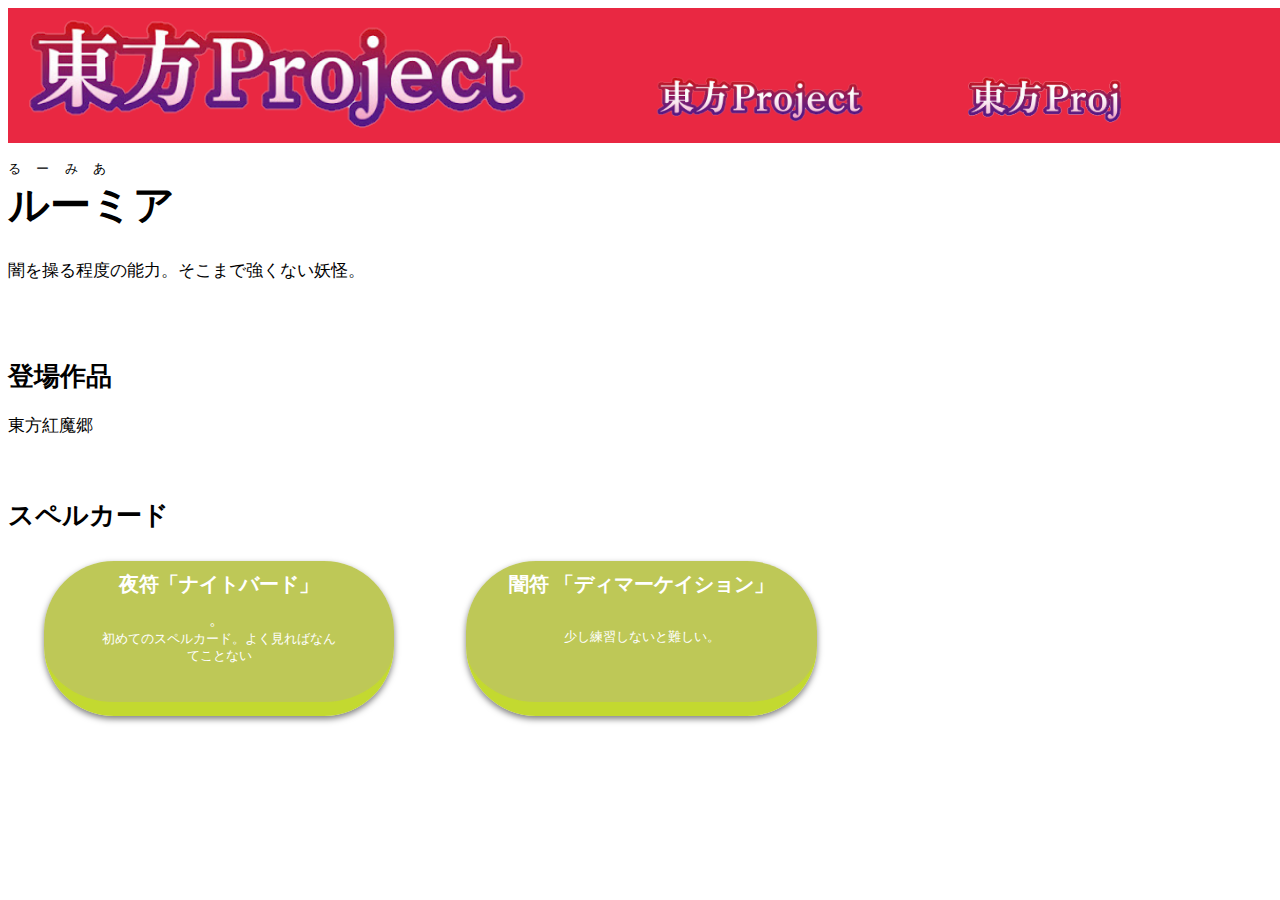
==== chara1.html @ a4024deb "初回データ更新" ====
<!DOCTYPE html>
<html lang="en">
<head>
    <meta charset="UTF-8">
    <meta name="viewport" content="width=device-width, initial-scale=1.0">
    <title>東方:ルーミア</title>
    <link rel="icon" href="image/favicon.ico">

</head>
<link rel="stylesheet" href="style3.css">
<body>
    <div class="heder">
        <div class="h1"><a class="h1_a" href="index.html"><img class="h1_a_img" src="image/Toho_rogo_main_noback.png" alt=""></a></div>
        <div class="h2"><a class="h2_a" href="chara_index.html"><img class="h2_a_img" src="image/Toho_rogo_main_noback.png" alt="キャラクター"></a></div>
        <div class="h3"><a class="h3_a" href="work_index.html"><img class="h3_a_img" src="image/Toho_rogo_main_noback - コピー.png" alt="作品紹介"s></a></div>
    </div>
    <! 下の内容を編集してね>
    
    <div class="main">
        <div class="main_1">
    <div class="hurigana">るーみあ</div>
    <h1>ルーミア</h1>

    <p class="intro">		闇を操る程度の能力。そこまで強くない妖怪。</p>


    <h2>登場作品</h2>
    <p><a class="work" href="work_1.html">東方紅魔郷</a></p>

        </div> 
           <a class="chara_img_1" target="_blank" href="https://touhou-x.jp/resources/img/character/thumb/chara1_3_38c1b7d6f76b1e31d40fb25c88c0e8ce.png"><img class="chara_img_2" src="https://touhou-x.jp/resources/img/character/thumb/chara1_3_38c1b7d6f76b1e31d40fb25c88c0e8ce.png" alt=""></a>

    </div>

    
    

    <h3 class="s_title">スペルカード</h3>
    <div class="s_div">
        <div class="s1">
            <div class="s_d">
            <h4 class="s_name">夜符「ナイトバード」</h4>
            。
            <img class="s_img" src="http://radical-d.extrem.ne.jp/spell/th06/4nightbird2.png" alt="">
            <div class="s_p">初めてのスペルカード。よく見ればなんてことない</div>
            </div>
            
        </div> 

        <div class="s2">

            <div class="s_d">
            <h4 class="s_name">闇符 「ディマーケイション」</h4>
           
            <img class="s_img" src="http://radical-d.extrem.ne.jp/spell/th06/4demar3.png" alt="">
            <div class="s_p">少し練習しないと難しい。</div>


            </div>
        </div> 
        
    </div>


</body>
</html>
---- style3.css ----
@charset "UTF-8";

.back_img{
    background-image: url(image/index_背景候補_編集.png);
    background-position: top;
    background-size:cover;
    background-attachment: fixed;
}

.heder{display: grid; width: 100vw; height: 15vh;
grid-template-areas: "a b c";
grid-template-columns: 1fr 25vw 25vw;
grid-template-rows: 10vh ifr;
position: relative;
background-color: rgb(233, 40, 66);
position: fixed;
padding-top: 0%;
}


a{
    text-decoration: none;
}

.h1_a_img{
    width: 60vh;
}
.h2_a_img{
    width: 25vh;
}
.h3_a_img{
    width: 17vh;
}
.h1{grid-area: a;
    text-align: center;
    position: absolute;
    top: 50%;
    transform: translate(0, -50%);
    }
.h2{grid-area: b;
    text-align: center;
    position: absolute;
    top: 50%;
   }
.h3{grid-area: c; 
    height: 15vh; 
    text-align: center;
    position: absolute;
    top: 50%;
    }


body{
    font-family: sans-serif;
}
.hurigana{
    margin-bottom: 0;
    font-size: 1vw;
    padding-bottom: 0;
    letter-spacing: 1.2vw;
}

h1{
    margin-top: 0;
    font-size: 3.2vw;
    font-family: sans-serif;
}

.intro{
    width: 60vw;
    font-size: 1.3vw;
    margin-right: 0;
    padding: 0;
    margin-bottom: 6vw;
}
.chara_img_1{
    text-align: center;
    margin-left: 0;padding: 0;
    grid-area: b;
}
.chara_img_2{
    height: 70vh;
}
.main{
    padding-top: 17vh;
    display: grid; 
    width: 100vw;
    grid-template-areas: "a b";
    grid-template-columns: 60vw 40vw;

}
.main_1{
    grid-area: a;
    
}

h2{
    font-size: 2vw;
}
.work{
    font-size: 1.3vw;
    color: black;
}

.s_title{
    width: 100VW;
    margin-top: 5vh;
    font-size: 2vw;
    margin-bottom: 0;
    padding-bottom: 0;
}

.s_div{
    display: grid;
    width: 100vw;
    
    grid-template-areas: "a b c";
    grid-template-columns: 33vw 33vw 33vw;

    margin-bottom: 5vh;
}

.s1{
    grid-area: a;
    text-align: center;

}

.s2{
    grid-area: b;
    text-align: center;

}

.s3{
    grid-area: c;
    text-align: center;

}


.s_name{
    font-size: 1.6vw;
    margin-bottom: -0.001vh;
    padding: 1vh;
}

.s_img{
    width:15vw;
    padding-bottom: 2vh;
}

.s_p{
    margin: 0 auto;
    width: 70%;
    font-size: 1vw;
    
}

.s_a{
    margin: 0 auto;
    color: #FFF;
    background: rgba(19, 126, 42, 0.7);
    border-bottom: solid 14px rgba(72, 233, 40, 0.7);
    box-shadow: 0 3px 6px rgba(0, 0, 0, 0.5);
    border-radius: 70px;
    width: 80%;
    height: 97%;
}

.s_b
{
    margin: 0 auto;
    color: #FFF;
    background: rgba(114, 19, 121, 0.7);
    border-bottom: solid 14px rgba(230, 40, 233, 0.7);
    box-shadow: 0 3px 6px rgba(0, 0, 0, 0.5);
    border-radius: 70px;
    width: 80%;
    height: 97%;
}

.s_c
{
    margin: 0 auto;
    color: #FFF;
    background: rgba(19, 13, 84, 0.7);
    border-bottom: solid 14px rgba(16, 21, 54, 0.7);
    box-shadow: 0 3px 6px rgba(0, 0, 0, 0.5);
    border-radius: 70px;
    width: 83%;
    height: 97%;
}


.s_d
{
    margin: 0 auto;
    color: #FFF;
    background: rgba(162, 176, 16, 0.7);
    border-bottom: solid 14px rgba(197, 223, 32, 0.7);
    box-shadow: 0 3px 6px rgba(0, 0, 0, 0.5);
    border-radius: 70px;
    width: 83%;
    height: 97%;
}

.s_e
{
    margin: 0 auto;
    color: #FFF;
    background: rgba(156, 156, 156, 0.9);
    border-bottom: solid 14px rgba(201, 198, 198, 0.9);
    box-shadow: 0 3px 6px rgba(0, 0, 0, 0.5);
    border-radius: 70px;
    width: 83%;
    height: 97%;
}

.s_f
{
    margin: 0 auto;
    color: #FFF;
    background: rgba(172, 2, 41, 0.9);
    border-bottom: solid 14px rgba(238, 24, 78, 0.9);
    box-shadow: 0 3px 6px rgba(0, 0, 0, 0.5);
    border-radius: 70px;
    width: 83%;
    height: 97%;
}
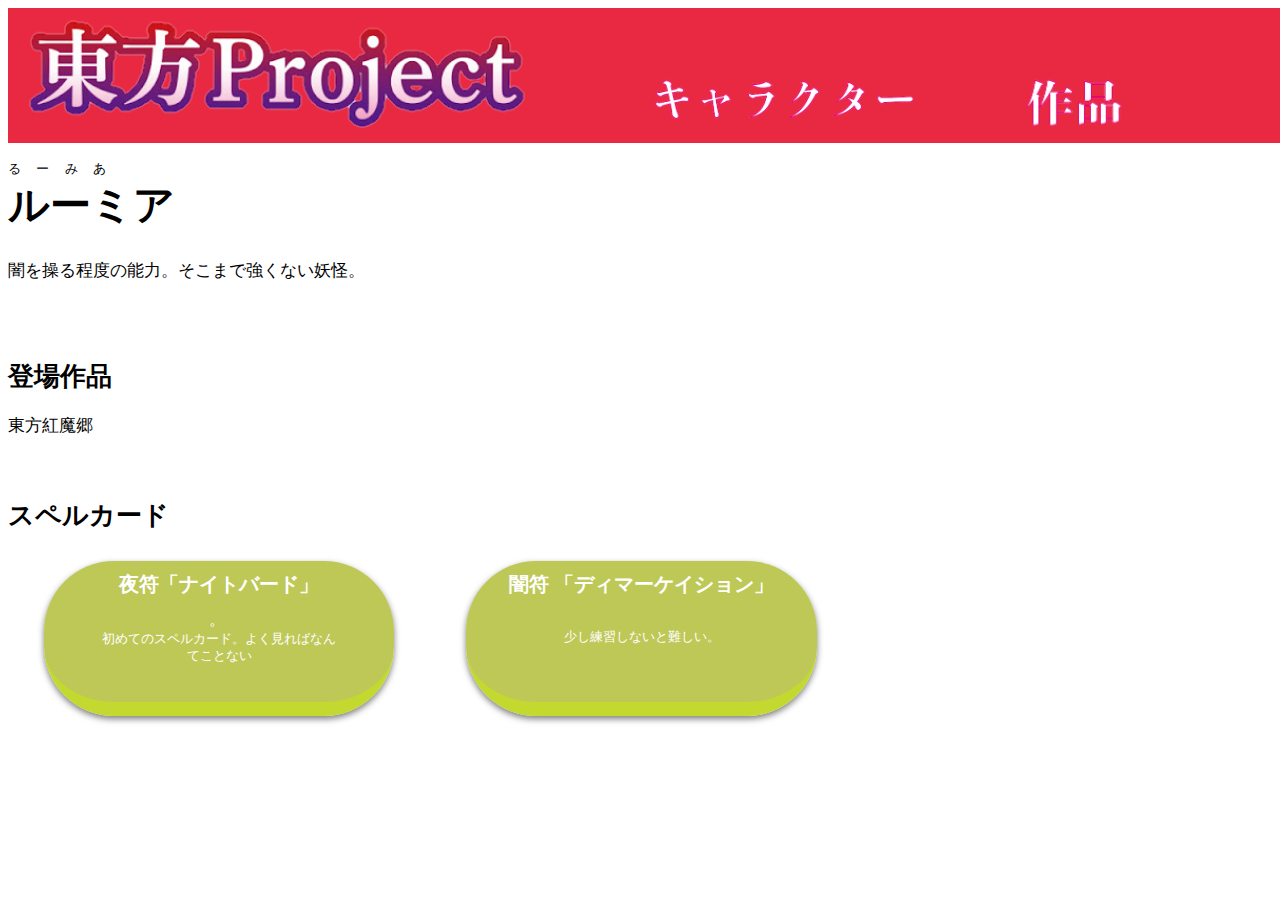
==== commit 957aaee6: "仕様変更" ====
--- a/chara1.html
+++ b/chara1.html
@@ -11,7 +11,7 @@
 <body>
     <div class="heder">
         <div class="h1"><a class="h1_a" href="index.html"><img class="h1_a_img" src="image/Toho_rogo_main_noback.png" alt=""></a></div>
-        <div class="h2"><a class="h2_a" href="chara_index.html"><img class="h2_a_img" src="image/Toho_rogo_main_noback.png" alt="キャラクター"></a></div>
+        <div class="h2"><a class="h2_a" href="chara_index.html"><img class="h2_a_img" src="image/Toho_rogo_main_sub.png" alt="キャラクター"></a></div>
         <div class="h3"><a class="h3_a" href="work_index.html"><img class="h3_a_img" src="image/Toho_rogo_main_noback - コピー.png" alt="作品紹介"s></a></div>
     </div>
     <! 下の内容を編集してね>
--- a/style3.css
+++ b/style3.css
@@ -26,10 +26,11 @@
     width: 60vh;
 }
 .h2_a_img{
-    width: 25vh;
+    width: 30vh;
+    
 }
 .h3_a_img{
-    width: 17vh;
+    width: 23vh;
 }
 .h1{grid-area: a;
     text-align: center;
@@ -108,6 +109,7 @@
     font-size: 2vw;
     margin-bottom: 0;
     padding-bottom: 0;
+    
 }
 
 .s_div{
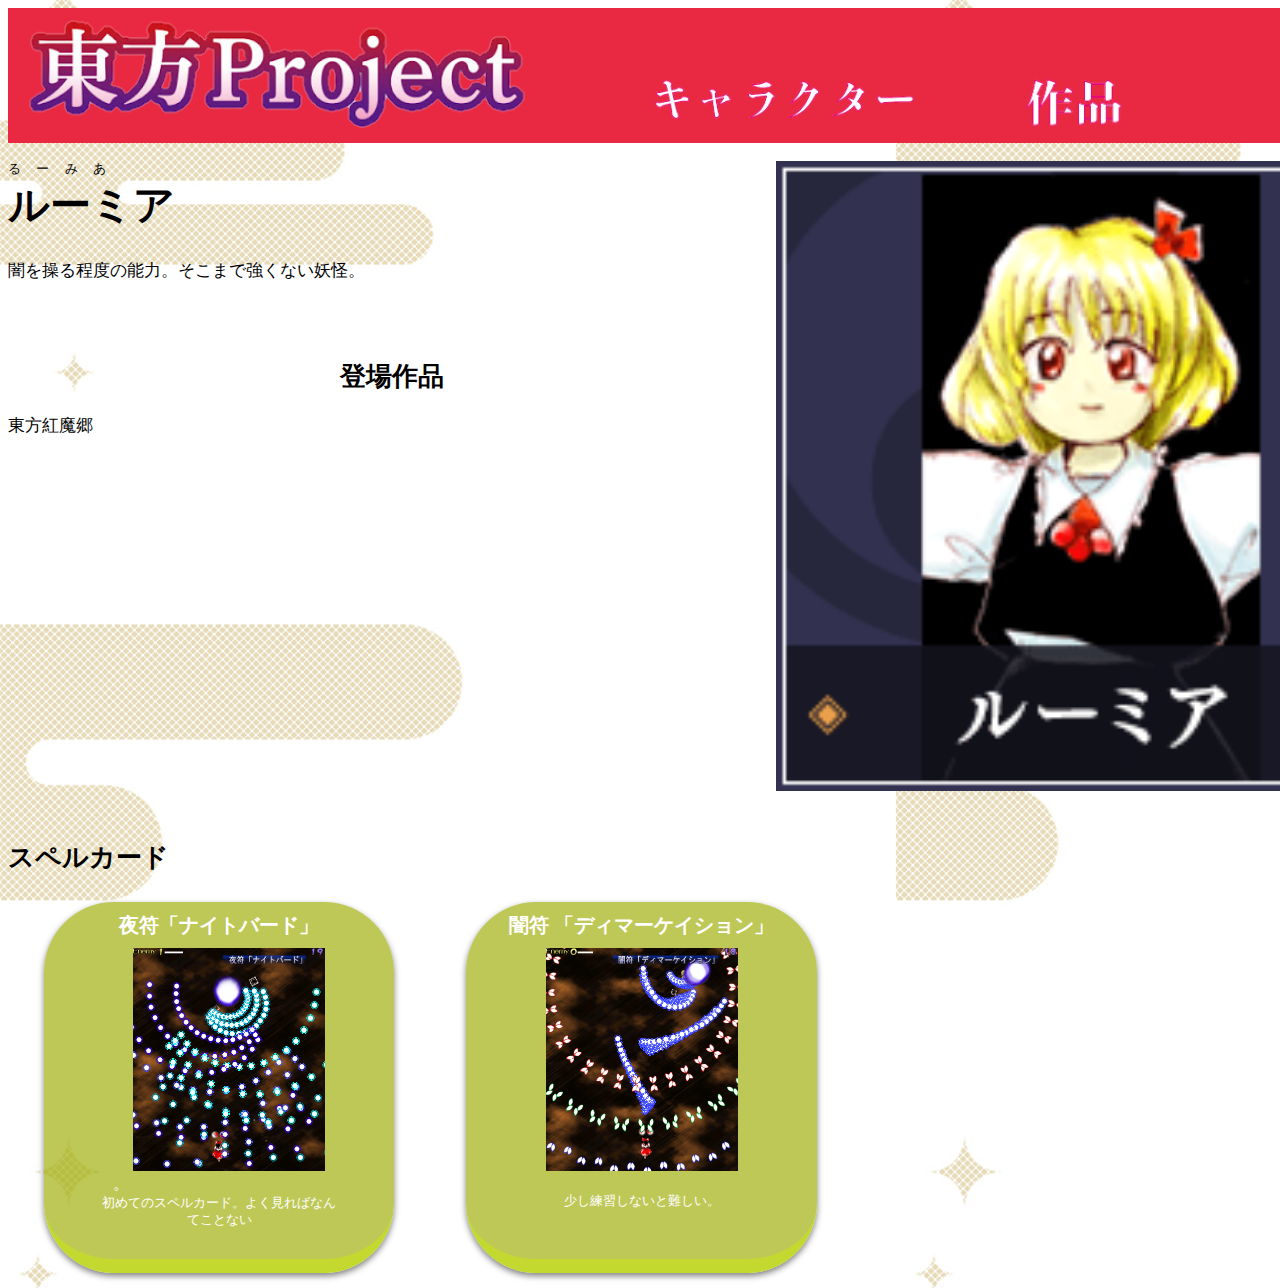
==== commit 1c6d1c95: "最終更新" ====
--- a/chara1.html
+++ b/chara1.html
@@ -7,8 +7,8 @@
     <link rel="icon" href="image/favicon.ico">
 
 </head>
-<link rel="stylesheet" href="style3.css">
-<body>
+<link rel="stylesheet" href="style.css">
+<body class="back_img_2">
     <div class="heder">
         <div class="h1"><a class="h1_a" href="index.html"><img class="h1_a_img" src="image/Toho_rogo_main_noback.png" alt=""></a></div>
         <div class="h2"><a class="h2_a" href="chara_index.html"><img class="h2_a_img" src="image/Toho_rogo_main_sub.png" alt="キャラクター"></a></div>
@@ -28,7 +28,7 @@
     <p><a class="work" href="work_1.html">東方紅魔郷</a></p>
 
         </div> 
-           <a class="chara_img_1" target="_blank" href="https://touhou-x.jp/resources/img/character/thumb/chara1_3_38c1b7d6f76b1e31d40fb25c88c0e8ce.png"><img class="chara_img_2" src="https://touhou-x.jp/resources/img/character/thumb/chara1_3_38c1b7d6f76b1e31d40fb25c88c0e8ce.png" alt=""></a>
+           <a class="chara_img_1" target="_blank" href="image/c1.png"><img class="chara_img_2" src="image/c1.png" alt=""></a>
 
     </div>
 
@@ -41,7 +41,7 @@
             <div class="s_d">
             <h4 class="s_name">夜符「ナイトバード」</h4>
             。
-            <img class="s_img" src="http://radical-d.extrem.ne.jp/spell/th06/4nightbird2.png" alt="">
+            <img class="s_img" src="image/c_sp_1.png" alt="">
             <div class="s_p">初めてのスペルカード。よく見ればなんてことない</div>
             </div>
             
@@ -52,7 +52,7 @@
             <div class="s_d">
             <h4 class="s_name">闇符 「ディマーケイション」</h4>
            
-            <img class="s_img" src="http://radical-d.extrem.ne.jp/spell/th06/4demar3.png" alt="">
+            <img class="s_img" src="image/c_sp_2.png" alt="">
             <div class="s_p">少し練習しないと難しい。</div>
 
 
--- a/style.css
+++ b/style.css
@@ -0,0 +1,565 @@
+@charset "UTF-8";
+
+.back_img{
+    background-image: url(image/index_背景候補_編集.png);
+    background-position: top;
+    background-size:cover;
+    background-attachment: fixed;
+}
+
+
+
+
+.back_img2{
+    background-image: url(image/haikei.jpg);
+}
+.back_img_2{
+    background-image: url(image/haikei.jpg);
+    background-size: 70vw;
+}
+
+.heder{display: grid; width: 100vw; height: 15vh;
+grid-template-areas: "a b c";
+grid-template-columns: 1fr 25vw 25vw;
+grid-template-rows: 10vh ifr;
+position: relative;
+background-color: rgb(233, 40, 66);
+position: fixed;
+padding-top: 0%;
+}
+
+a{
+    text-decoration: none;
+}
+
+.h1_a_img{
+    width: 60vh;
+}
+.h2_a_img{
+    width: 30vh;
+}
+.h3_a_img{
+    width: 23vh;
+}
+.h1{grid-area: a;
+    text-align: center;
+    position: absolute;
+    top: 50%;
+    transform: translate(0, -50%);
+    }
+.h2{grid-area: b;
+    text-align: center;
+    position: absolute;
+    top: 50%;
+   }
+.h3{grid-area: c; 
+    height: 15vh; 
+    text-align: center;
+    position: absolute;
+    top: 50%;
+    }
+
+.making_title{
+    margin-top: 0vh;
+    margin-bottom: 15vh;
+    color: white;
+    padding-top: 15vh;
+}
+.making_title_h1{
+    text-align: center;
+    font-family: sans-serif;
+    font-size: 3.2vw;
+}
+.making_title_p{
+    margin: 0 auto;
+    width: 40%;
+    font-family: sans-serif;
+    font-size: 1.3vw;
+}
+
+.selection{
+    display: grid; width: 100vw; height: 40vh;
+    grid-template-areas: "a b";
+    grid-template-columns: 50% 50%;
+}
+
+
+.selection_chara{
+    grid-area: a;
+    text-align: center;
+
+    font-size: 3.2vw;
+        
+}
+.selection_chara_img{
+    width: 90%;
+}
+
+
+.selection_work{
+    grid-area: b;
+    text-align: center;
+
+
+    font-size: 3.2vw;
+}
+.work_intro_img{
+    width: 90%;
+}
+
+.text1{
+    font-family: sans-serif;
+    font-weight: bold;
+    color: white;
+  
+}
+
+.box{
+    
+    width: 70%;
+    height: 82%;
+    padding: 0.5em 1em;
+        margin: 0 auto;
+        color: #FFF;
+        background: rgba(199, 53, 74, 0.7);
+        border-bottom: solid 14px rgba(233, 40, 66, 0.7);
+        box-shadow: 0 3px 6px rgba(0, 0, 0, 0.25);
+        border-radius: 70px;
+        text-align: center;
+}
+
+.min_title{
+    margin-top: 0vh;
+    margin-bottom: 5vh;
+    color: black;
+    padding-top: 15vh;
+    text-align: center;
+    font-size: 3.2vh;
+}
+
+.chara_list{
+    display: grid; width: 100vw; height: 100vh;
+    grid-template-areas: "a b c" "d e f";
+    grid-template-columns: 33vw 33vw 33vw;
+    grid-template-rows: 50vh 50vh;
+    text-align: center;
+}
+
+.c_li_1{
+    grid-area: a;
+    padding: ;
+}
+.c_li_2{
+    grid-area: b;
+}.c_li_3{
+    grid-area: c;
+}.c_li_4{
+    grid-area: d;
+}.c_li_5{
+    grid-area: e;
+}.c_li_6{
+    grid-area: f;
+}
+
+.c_li_a{
+font-size: 3vh;
+text-align: center;
+
+}
+
+.c_li_img{
+    height: 75%;
+    margin-bottom: 9vh;
+    background-color: white;
+}
+
+.chara_title_h1{
+    margin-top: 4vh;
+    font-size: 3.2vw;
+}
+
+.chara_name{
+    font-size: 2vw;
+    padding-top: 2vh;
+    padding-bottom: 1vh;
+    color: white;
+    font-weight: bold;
+}
+
+.chara_box{
+    margin: 0 auto;
+    color: #FFF;
+        background: rgba(168, 44, 63, 0.8);
+        border-bottom: solid 14px rgba(233, 40, 66, 0.7);
+        box-shadow: 0 3px 6px rgba(0, 0, 0, 0.25);
+        border-radius: 70px;
+    height: 45vh;
+    width: 23vw;
+}
+
+.hurigana_st{
+    margin-bottom: 0;
+    font-size: 1vw;
+    padding-bottom: 0;
+    letter-spacing: 1.2vw;
+}
+.work_title_h1{
+padding-top: 0;
+margin-top: 0;
+letter-spacing: 1.2vw;
+}
+
+.work_img_div{
+    float: right;
+    margin-right: 5vw;
+}
+.work_img_img{
+    width: 35vw;
+}
+.arasuzi{
+    width: 60vw;
+    
+}
+h2{
+    font-size: 2vw;
+    font-weight: bold;
+    text-align: center;
+}
+.story{
+    font-size: 1.2vw;
+    width: 40vw;
+    margin: 0 auto;
+}
+
+.work_list
+{
+    display: grid;
+    grid-template-areas: "a b";
+    grid-template-columns: 50vw 50vw ;
+}
+
+.w_li_1{
+    grid-area: a;
+}
+
+.w_li_1{
+    grid-area: b;
+}
+
+.work_box{
+    margin: 0 auto;
+    color: #FFF;
+        background: rgba(168, 44, 63, 0.8);
+        border-bottom: solid 14px rgba(233, 40, 66, 0.7);
+        box-shadow: 0 3px 6px rgba(0, 0, 0, 0.25);
+        border-radius: 70px;
+    height: 68vh;
+    width: 42vw;
+    text-align: center;
+}
+
+.work_name{
+    font-size: 2.5vw;
+    padding-top: 2vh;
+    padding-bottom: 1vh;
+    color: white;
+    font-weight: bold;
+}
+.w_li_img{
+    width: 34vw;
+}
+
+.w_main{
+    display: grid;
+    grid-template-columns: 60% 40%;
+    grid-template-areas: "a b";
+}
+.arasuzi{
+    grid-area: a;
+}
+.work_img_div{
+    grid-area: b;
+}
+
+
+.imprtance{
+    display: grid;
+    grid-template-columns: 50% 50%;
+    grid-template-areas: "a b";
+    margin-top: 10vh;
+}
+
+.stage{
+    grid-area: a;
+}
+.chara_m{
+    grid-area: b;
+}
+
+.stage1_{
+    margin: 0 auto;
+    width: 40vw;
+    margin-top: 7vh;
+}
+
+.stage_h3{
+    font-size: 1.3vw;
+}
+.st_p{
+    font-size: 1vw;
+}
+
+.stage_title{
+    font-size: 2vw;
+    font-weight: bold;
+    text-align: center;
+}
+
+.chara_1{
+    margin: 0 auto;
+    width: 40vw;
+    margin-top: 7vh;
+}
+
+.chara_h4{
+    font-size: 1.3vw;
+}
+
+.chara_p{
+    font-size: 1vw;
+}
+
+.back_img{
+    background-image: url(image/index_背景候補_編集.png);
+    background-position: top;
+    background-size:cover;
+    background-attachment: fixed;
+}
+
+.heder{display: grid; width: 100vw; height: 15vh;
+grid-template-areas: "a b c";
+grid-template-columns: 1fr 25vw 25vw;
+grid-template-rows: 10vh ifr;
+position: relative;
+background-color: rgb(233, 40, 66);
+position: fixed;
+padding-top: 0%;
+}
+
+.back_img_2{
+    background-image: url(image/haikei.jpg);
+    background-size: 70vw;
+}
+a{
+    text-decoration: none;
+}
+
+.h1_a_img{
+    width: 60vh;
+}
+.h2_a_img{
+    width: 30vh;
+    
+}
+.h3_a_img{
+    width: 23vh;
+}
+.h1{grid-area: a;
+    text-align: center;
+    position: absolute;
+    top: 50%;
+    transform: translate(0, -50%);
+    }
+.h2{grid-area: b;
+    text-align: center;
+    position: absolute;
+    top: 50%;
+   }
+.h3{grid-area: c; 
+    height: 15vh; 
+    text-align: center;
+    position: absolute;
+    top: 50%;
+    }
+
+
+body{
+    font-family: sans-serif;
+}
+.hurigana{
+    margin-bottom: 0;
+    font-size: 1vw;
+    padding-bottom: 0;
+    letter-spacing: 1.2vw;
+}
+
+h1{
+    margin-top: 0;
+    font-size: 3.2vw;
+    font-family: sans-serif;
+}
+
+.intro{
+    width: 60vw;
+    font-size: 1.3vw;
+    margin-right: 0;
+    padding: 0;
+    margin-bottom: 6vw;
+}
+.chara_img_1{
+    text-align: center;
+    margin-left: 0;padding: 0;
+    grid-area: b;
+}
+.chara_img_2{
+    height: 70vh;
+    background-color: white;
+}
+.main{
+    padding-top: 17vh;
+    display: grid; 
+    width: 100vw;
+    grid-template-areas: "a b";
+    grid-template-columns: 60vw 40vw;
+
+}
+.main_1{
+    grid-area: a;
+    
+}
+
+h2{
+    font-size: 2vw;
+}
+.work{
+    font-size: 1.3vw;
+    color: black;
+}
+
+.s_title{
+    width: 100VW;
+    margin-top: 5vh;
+    font-size: 2vw;
+    margin-bottom: 0;
+    padding-bottom: 0;
+    
+}
+
+.s_div{
+    display: grid;
+    width: 100vw;
+    
+    grid-template-areas: "a b c";
+    grid-template-columns: 33vw 33vw 33vw;
+
+    margin-bottom: 5vh;
+}
+
+.s1{
+    grid-area: a;
+    text-align: center;
+
+}
+
+.s2{
+    grid-area: b;
+    text-align: center;
+
+}
+
+.s3{
+    grid-area: c;
+    text-align: center;
+
+}
+
+
+.s_name{
+    font-size: 1.6vw;
+    margin-bottom: -0.001vh;
+    padding: 1vh;
+}
+
+.s_img{
+    width:15vw;
+    padding-bottom: 2vh;
+}
+
+.s_p{
+    margin: 0 auto;
+    width: 70%;
+    font-size: 1vw;
+    
+}
+
+.s_a{
+    margin: 0 auto;
+    color: #FFF;
+    background: rgba(19, 126, 42, 0.7);
+    border-bottom: solid 14px rgba(72, 233, 40, 0.7);
+    box-shadow: 0 3px 6px rgba(0, 0, 0, 0.5);
+    border-radius: 70px;
+    width: 80%;
+    height: 97%;
+}
+
+.s_b
+{
+    margin: 0 auto;
+    color: #FFF;
+    background: rgba(114, 19, 121, 0.7);
+    border-bottom: solid 14px rgba(230, 40, 233, 0.7);
+    box-shadow: 0 3px 6px rgba(0, 0, 0, 0.5);
+    border-radius: 70px;
+    width: 80%;
+    height: 97%;
+}
+
+.s_c
+{
+    margin: 0 auto;
+    color: #FFF;
+    background: rgba(19, 13, 84, 0.7);
+    border-bottom: solid 14px rgba(16, 21, 54, 0.7);
+    box-shadow: 0 3px 6px rgba(0, 0, 0, 0.5);
+    border-radius: 70px;
+    width: 83%;
+    height: 97%;
+}
+
+
+.s_d
+{
+    margin: 0 auto;
+    color: #FFF;
+    background: rgba(162, 176, 16, 0.7);
+    border-bottom: solid 14px rgba(197, 223, 32, 0.7);
+    box-shadow: 0 3px 6px rgba(0, 0, 0, 0.5);
+    border-radius: 70px;
+    width: 83%;
+    height: 97%;
+}
+
+.s_e
+{
+    margin: 0 auto;
+    color: #FFF;
+    background: rgba(156, 156, 156, 0.9);
+    border-bottom: solid 14px rgba(201, 198, 198, 0.9);
+    box-shadow: 0 3px 6px rgba(0, 0, 0, 0.5);
+    border-radius: 70px;
+    width: 83%;
+    height: 97%;
+}
+
+.s_f
+{
+    margin: 0 auto;
+    color: #FFF;
+    background: rgba(172, 2, 41, 0.9);
+    border-bottom: solid 14px rgba(238, 24, 78, 0.9);
+    box-shadow: 0 3px 6px rgba(0, 0, 0, 0.5);
+    border-radius: 70px;
+    width: 83%;
+    height: 97%;
+}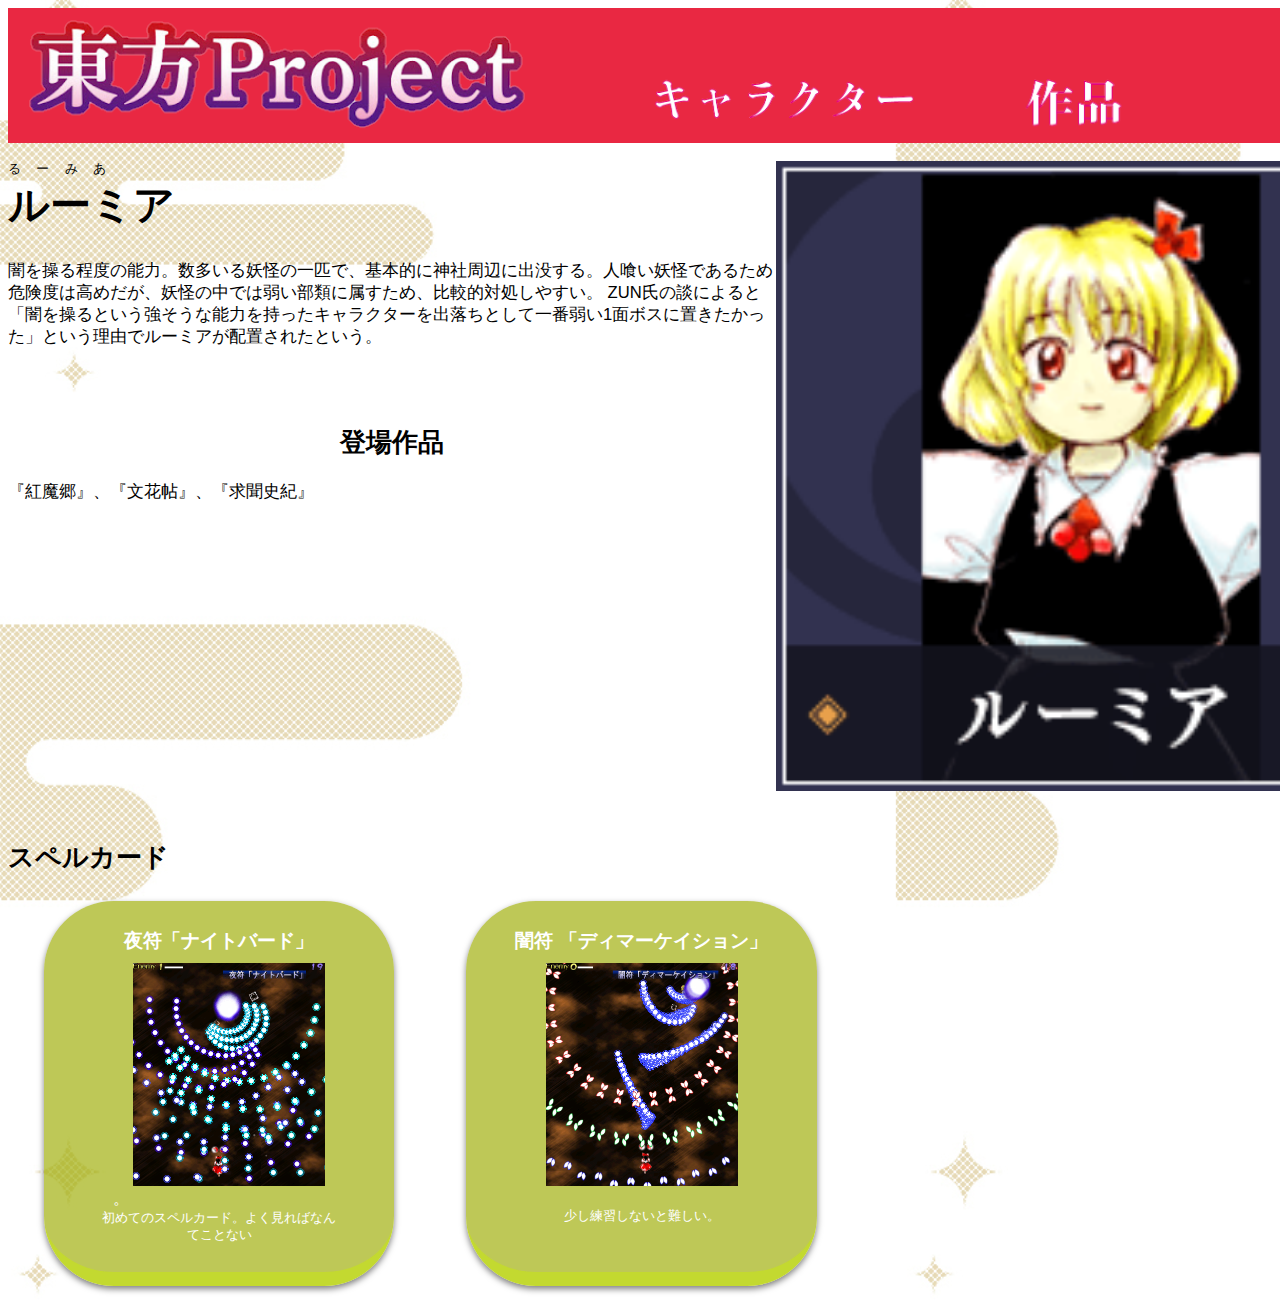
==== commit 861ac0c8: "細部変更" ====
--- a/chara1.html
+++ b/chara1.html
@@ -21,11 +21,13 @@
     <div class="hurigana">るーみあ</div>
     <h1>ルーミア</h1>
 
-    <p class="intro">		闇を操る程度の能力。そこまで強くない妖怪。</p>
+    <p class="intro">		闇を操る程度の能力。数多いる妖怪の一匹で、基本的に神社周辺に出没する。人喰い妖怪であるため危険度は高めだが、妖怪の中では弱い部類に属すため、比較的対処しやすい。
+        ZUN氏の談によると「闇を操るという強そうな能力を持ったキャラクターを出落ちとして一番弱い1面ボスに置きたかった」という理由でルーミアが配置されたという。
+        </p>
 
 
     <h2>登場作品</h2>
-    <p><a class="work" href="work_1.html">東方紅魔郷</a></p>
+    <p><a class="work" href="work_1.html">『紅魔郷』、『文花帖』、『求聞史紀』</a></p>
 
         </div> 
            <a class="chara_img_1" target="_blank" href="image/c1.png"><img class="chara_img_2" src="image/c1.png" alt=""></a>
--- a/style.css
+++ b/style.css
@@ -69,6 +69,7 @@
     text-align: center;
     font-family: sans-serif;
     font-size: 3.2vw;
+    margin-top: 7vh;
 }
 .making_title_p{
     margin: 0 auto;
@@ -147,7 +148,6 @@
 
 .c_li_1{
     grid-area: a;
-    padding: ;
 }
 .c_li_2{
     grid-area: b;
@@ -475,9 +475,10 @@
 
 
 .s_name{
-    font-size: 1.6vw;
+    font-size: 1.5vw;
     margin-bottom: -0.001vh;
     padding: 1vh;
+    padding-top: 3vh;
 }
 
 .s_img{
@@ -560,6 +561,6 @@
     border-bottom: solid 14px rgba(238, 24, 78, 0.9);
     box-shadow: 0 3px 6px rgba(0, 0, 0, 0.5);
     border-radius: 70px;
-    width: 83%;
+    width: 88%;
     height: 97%;
 }